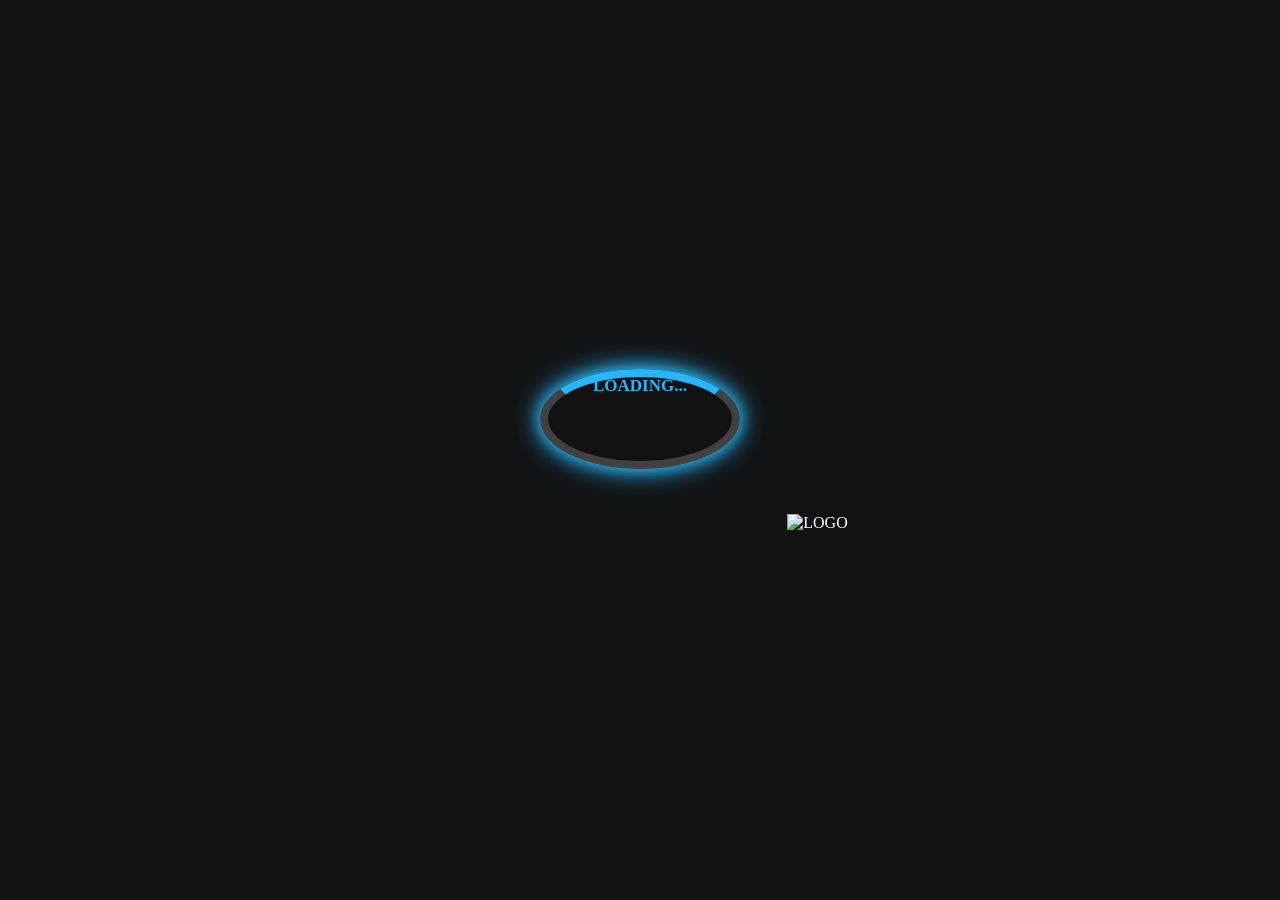
==== index.html @ 204bf5c3 "Initial commit - MiniFlix movie streaming frontend" ====
<!DOCTYPE html>
<html lang="en">

<head>
  <meta charset="UTF-8">
  <meta name="viewport" content="width=device-width, initial-scale=1.0">
  <link rel="icon" href="fav.png" type="image/x-icon">
  <title>MiniFlix - Watch Movies, Webseries, Anime Online Free</title>
  <style>
    * {
      margin: 0;
      padding: 0;
      box-sizing: border-box;
    }

    body,
    html {
      height: 100%;
      display: flex;
      justify-content: center;
      align-items: center;
      overflow: hidden;
      background: #121212;
      color: white;
    }

    .loader-overlay {
      position: fixed;
      top: 0;
      left: 0;
      width: 100%;
      height: 100%;
      display: flex;
      flex-direction: column;
      justify-content: center;
      align-items: center;
      background: #121212;
      z-index: 9999;
      transition: opacity 1.4s ease, visibility 1.4s ease;
      opacity: 1;
      visibility: visible;
    }

    .loader {
      width: 200px;
      height: 100px;
      border: 8px solid rgba(255, 255, 255, 0.2);
      border-top: 8px solid #29b6f6;
      border-radius: 50%;
      animation: spin 1s linear infinite;
      box-shadow: 0 0 15px #29b6f6, 0 0 30px #29b6f6;
    }

    @keyframes spin {
      0% {
        transform: rotate(0deg);
      }

      100% {
        transform: rotate(360deg);
      }
    }

    .loader-overlay.fade-out {
      opacity: 0;
      visibility: hidden;
    }

    h3 {
      position: absolute;
      bottom: 56%;
      color: #29b6f6;
      font-size: 17px;
      animation: flashy 1s ease-in-out infinite alternate, blink 1s step-end infinite;
    }

    .logo {
      margin-top: 20px;
      margin-left: 355px;
      padding-top: 25px;
    }

    @keyframes flashy {
      0% {
        text-shadow: 0 0 5px #29b6f6;
      }

      100% {
        text-shadow: 0 0 20px #29b6f6, 0 0 30px #29b6f6, 0 0 40px #29b6f6;
      }
    }

    @keyframes blink {

      0%,
      20% {
        content: "LOADING.";
      }

      40% {
        content: "LOADING..";
      }

      60% {
        content: "LOADING...";
      }

      80%,
      100% {
        content: "LOADING.";
      }
    }
  </style>
</head>

<body>
  <div class="loader-overlay" id="loaderOverlay">
    <div class="loader"></div>
    <h3 id="loadingText">LOADING.</h3>
    <div class="logo">
      <img src="MINIFLIX-LOGO.png" alt="LOGO" width="30%">
    </div>
  </div>

  <script>
    window.addEventListener("load", () => {
      const loaderOverlay = document.getElementById("loaderOverlay");

      setTimeout(() => {
        loaderOverlay.classList.add("fade-out");
      }, 4000);

      setTimeout(() => {
        window.location.href = "MiniFlix.html";
      }, 5400);
    });

    const loadingText = document.getElementById('loadingText');
    let dotCount = 1;
    setInterval(() => {
      dotCount = (dotCount % 3) + 1;
      loadingText.textContent = 'LOADING' + '.'.repeat(dotCount);
    }, 500);
  </script>
</body>

</html>
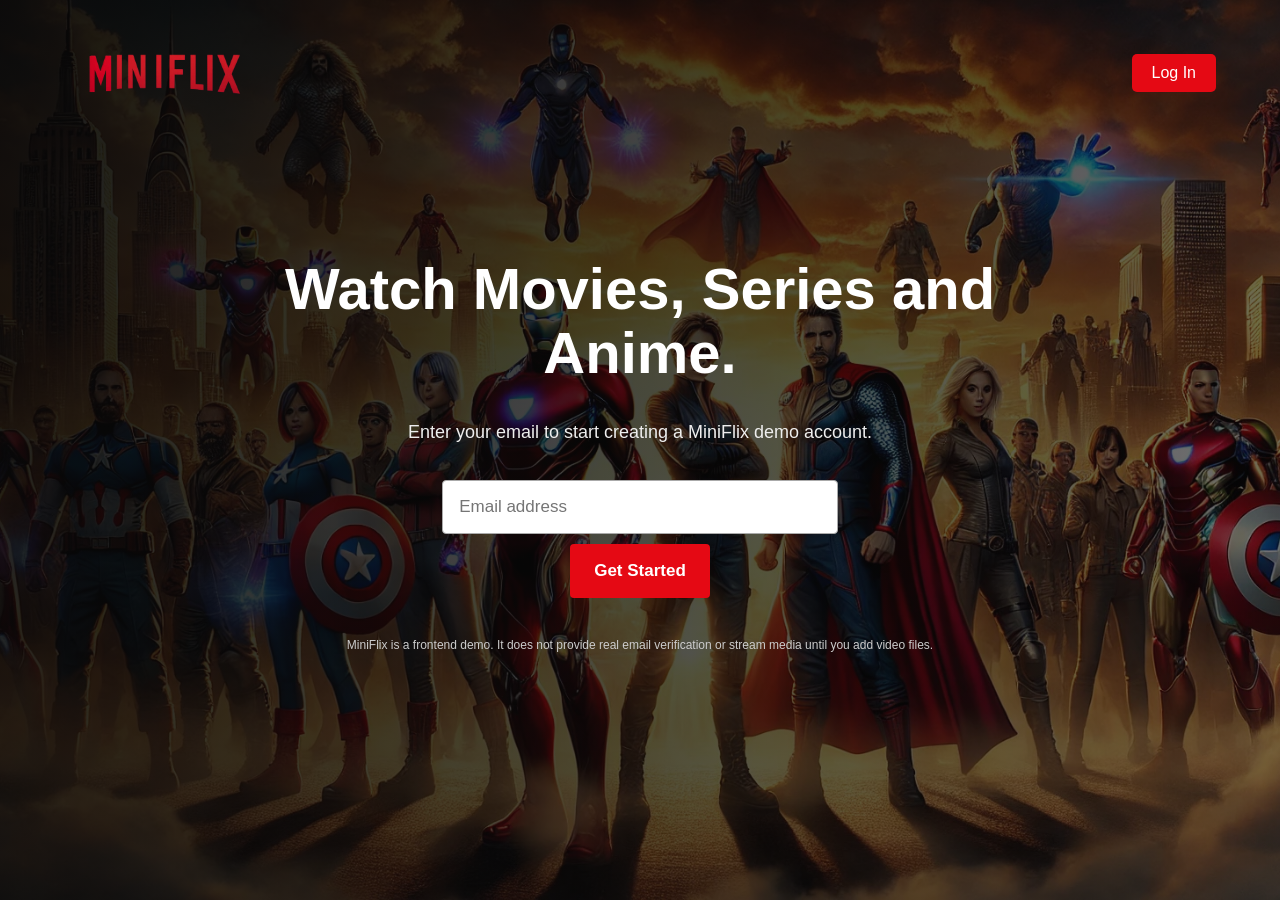
==== commit aaf47585: "Repair MiniFlix demo auth, catalogue and player paths" ====
--- a/index.html
+++ b/index.html
@@ -1,147 +1,16 @@
 <!DOCTYPE html>
 <html lang="en">
-
 <head>
-  <meta charset="UTF-8">
-  <meta name="viewport" content="width=device-width, initial-scale=1.0">
-  <link rel="icon" href="fav.png" type="image/x-icon">
-  <title>MiniFlix - Watch Movies, Webseries, Anime Online Free</title>
+  <meta charset="UTF-8"><meta name="viewport" content="width=device-width, initial-scale=1.0">
+  <meta name="description" content="MiniFlix movie catalogue demo.">
+  <link rel="icon" href="assets/images/fav.png" type="image/png"><title>MiniFlix</title>
   <style>
-    * {
-      margin: 0;
-      padding: 0;
-      box-sizing: border-box;
-    }
-
-    body,
-    html {
-      height: 100%;
-      display: flex;
-      justify-content: center;
-      align-items: center;
-      overflow: hidden;
-      background: #121212;
-      color: white;
-    }
-
-    .loader-overlay {
-      position: fixed;
-      top: 0;
-      left: 0;
-      width: 100%;
-      height: 100%;
-      display: flex;
-      flex-direction: column;
-      justify-content: center;
-      align-items: center;
-      background: #121212;
-      z-index: 9999;
-      transition: opacity 1.4s ease, visibility 1.4s ease;
-      opacity: 1;
-      visibility: visible;
-    }
-
-    .loader {
-      width: 200px;
-      height: 100px;
-      border: 8px solid rgba(255, 255, 255, 0.2);
-      border-top: 8px solid #29b6f6;
-      border-radius: 50%;
-      animation: spin 1s linear infinite;
-      box-shadow: 0 0 15px #29b6f6, 0 0 30px #29b6f6;
-    }
-
-    @keyframes spin {
-      0% {
-        transform: rotate(0deg);
-      }
-
-      100% {
-        transform: rotate(360deg);
-      }
-    }
-
-    .loader-overlay.fade-out {
-      opacity: 0;
-      visibility: hidden;
-    }
-
-    h3 {
-      position: absolute;
-      bottom: 56%;
-      color: #29b6f6;
-      font-size: 17px;
-      animation: flashy 1s ease-in-out infinite alternate, blink 1s step-end infinite;
-    }
-
-    .logo {
-      margin-top: 20px;
-      margin-left: 355px;
-      padding-top: 25px;
-    }
-
-    @keyframes flashy {
-      0% {
-        text-shadow: 0 0 5px #29b6f6;
-      }
-
-      100% {
-        text-shadow: 0 0 20px #29b6f6, 0 0 30px #29b6f6, 0 0 40px #29b6f6;
-      }
-    }
-
-    @keyframes blink {
-
-      0%,
-      20% {
-        content: "LOADING.";
-      }
-
-      40% {
-        content: "LOADING..";
-      }
-
-      60% {
-        content: "LOADING...";
-      }
-
-      80%,
-      100% {
-        content: "LOADING.";
-      }
-    }
+    *{box-sizing:border-box}body{min-height:100vh;margin:0;display:grid;place-items:center;background:#101010;color:#fff;font-family:Arial,sans-serif}
+    .loader-wrap{text-align:center}.loader{width:66px;height:66px;margin:0 auto 20px;border:6px solid #555;border-top-color:#e50914;border-radius:50%;animation:spin .8s linear infinite}
+    img{width:150px;max-width:45vw;object-fit:contain}@keyframes spin{to{transform:rotate(360deg)}}
+    @media(prefers-reduced-motion:reduce){.loader{animation:none}}
   </style>
+  <script>window.addEventListener("DOMContentLoaded",()=>{window.setTimeout(()=>window.location.replace("MiniFlix.html"),900);});</script>
 </head>
-
-<body>
-  <div class="loader-overlay" id="loaderOverlay">
-    <div class="loader"></div>
-    <h3 id="loadingText">LOADING.</h3>
-    <div class="logo">
-      <img src="MINIFLIX-LOGO.png" alt="LOGO" width="30%">
-    </div>
-  </div>
-
-  <script>
-    window.addEventListener("load", () => {
-      const loaderOverlay = document.getElementById("loaderOverlay");
-
-      setTimeout(() => {
-        loaderOverlay.classList.add("fade-out");
-      }, 4000);
-
-      setTimeout(() => {
-        window.location.href = "MiniFlix.html";
-      }, 5400);
-    });
-
-    const loadingText = document.getElementById('loadingText');
-    let dotCount = 1;
-    setInterval(() => {
-      dotCount = (dotCount % 3) + 1;
-      loadingText.textContent = 'LOADING' + '.'.repeat(dotCount);
-    }, 500);
-  </script>
-</body>
-
-</html>+<body><div class="loader-wrap"><div class="loader" aria-hidden="true"></div><img src="assets/images/MINIFLIX-LOGO.png" alt="MiniFlix"><p>Loading MiniFlix…</p></div></body>
+</html>
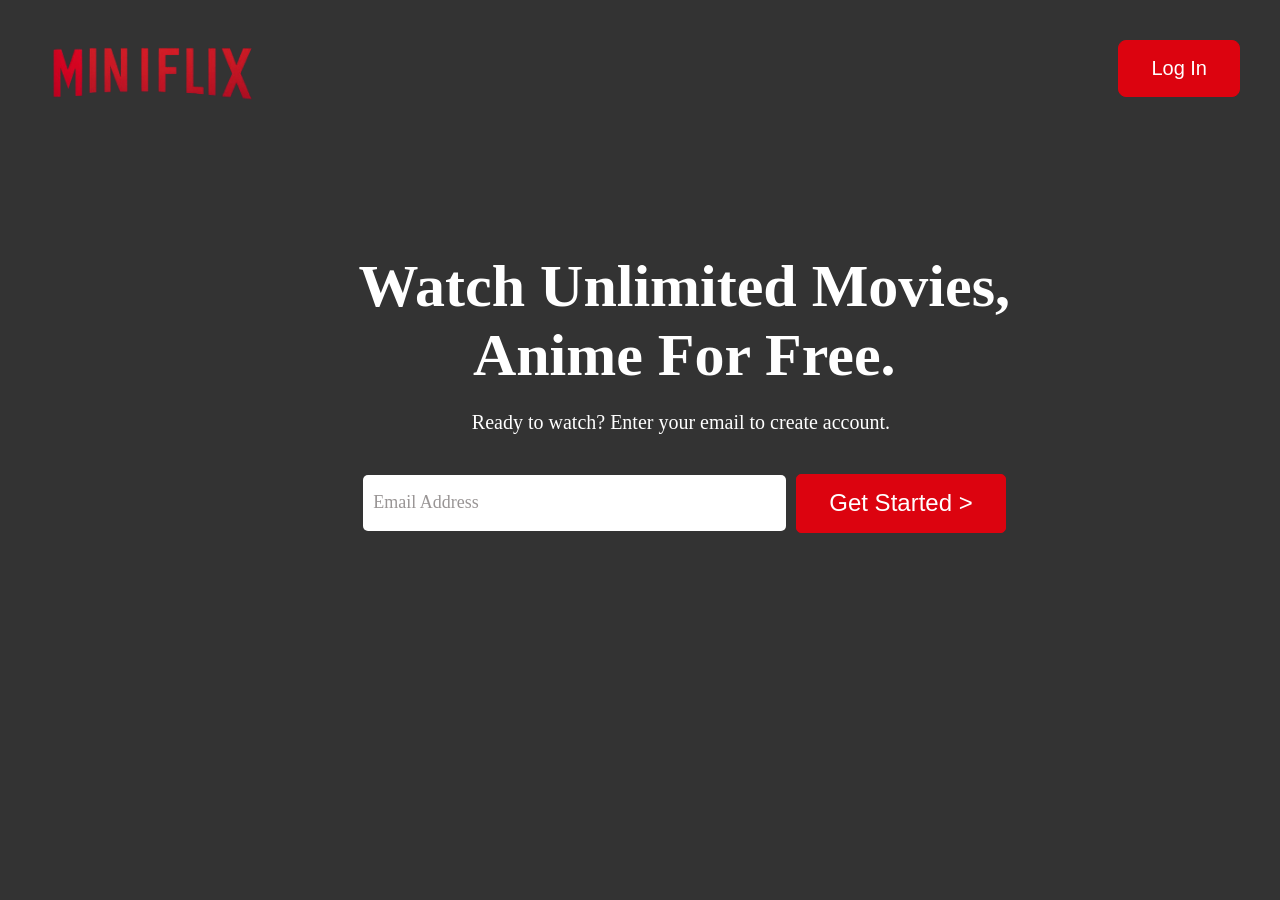
==== commit 000901bd: "Fix loading page logo and favicon paths" ====
--- a/index.html
+++ b/index.html
@@ -3,7 +3,7 @@
 <head>
   <meta charset="UTF-8"><meta name="viewport" content="width=device-width, initial-scale=1.0">
   <meta name="description" content="MiniFlix movie catalogue demo.">
-  <link rel="icon" href="assets/images/fav.png" type="image/png"><title>MiniFlix</title>
+  <link rel="icon" href="/assets/images/fav.png" type="image/png"><title>MiniFlix</title>
   <style>
     *{box-sizing:border-box}body{min-height:100vh;margin:0;display:grid;place-items:center;background:#101010;color:#fff;font-family:Arial,sans-serif}
     .loader-wrap{text-align:center}.loader{width:66px;height:66px;margin:0 auto 20px;border:6px solid #555;border-top-color:#e50914;border-radius:50%;animation:spin .8s linear infinite}
@@ -12,5 +12,5 @@
   </style>
   <script>window.addEventListener("DOMContentLoaded",()=>{window.setTimeout(()=>window.location.replace("MiniFlix.html"),900);});</script>
 </head>
-<body><div class="loader-wrap"><div class="loader" aria-hidden="true"></div><img src="assets/images/MINIFLIX-LOGO.png" alt="MiniFlix"><p>Loading MiniFlix…</p></div></body>
+<body><div class="loader-wrap"><div class="loader" aria-hidden="true"></div><img src="/assets/images/MINIFLIX-LOGO.png" alt="MiniFlix"><p>Loading MiniFlix…</p></div></body>
 </html>
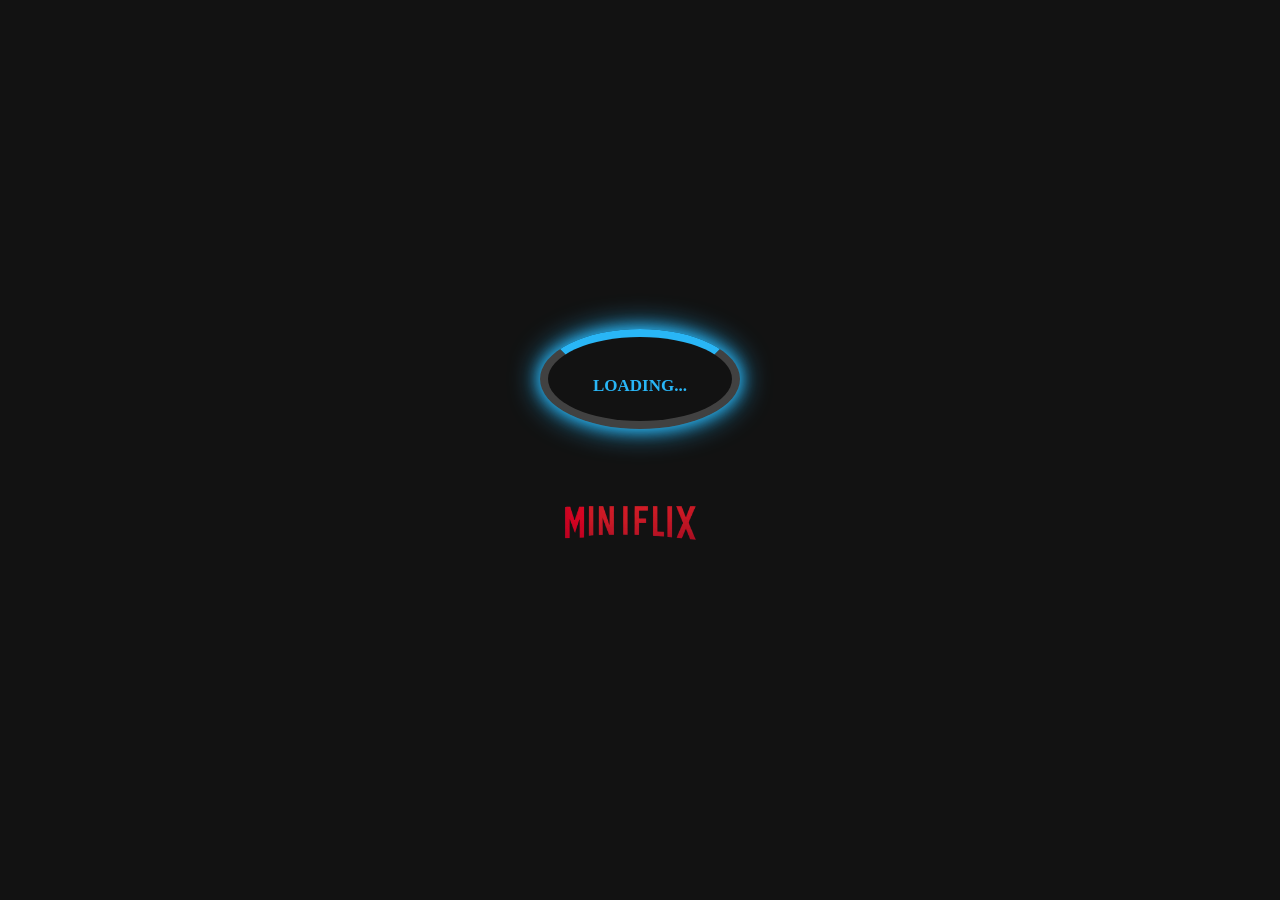
==== commit 59c22766: "Restore original MiniFlix loading screen design" ====
--- a/index.html
+++ b/index.html
@@ -1,16 +1,147 @@
 <!DOCTYPE html>
 <html lang="en">
+
 <head>
-  <meta charset="UTF-8"><meta name="viewport" content="width=device-width, initial-scale=1.0">
-  <meta name="description" content="MiniFlix movie catalogue demo.">
-  <link rel="icon" href="/assets/images/fav.png" type="image/png"><title>MiniFlix</title>
+  <meta charset="UTF-8">
+  <meta name="viewport" content="width=device-width, initial-scale=1.0">
+  <link rel="icon" href="/assets/images/fav.png" type="image/x-icon">
+  <title>MiniFlix - Watch Movies, Webseries, Anime Online Free</title>
   <style>
-    *{box-sizing:border-box}body{min-height:100vh;margin:0;display:grid;place-items:center;background:#101010;color:#fff;font-family:Arial,sans-serif}
-    .loader-wrap{text-align:center}.loader{width:66px;height:66px;margin:0 auto 20px;border:6px solid #555;border-top-color:#e50914;border-radius:50%;animation:spin .8s linear infinite}
-    img{width:150px;max-width:45vw;object-fit:contain}@keyframes spin{to{transform:rotate(360deg)}}
-    @media(prefers-reduced-motion:reduce){.loader{animation:none}}
+    * {
+      margin: 0;
+      padding: 0;
+      box-sizing: border-box;
+    }
+
+    body,
+    html {
+      height: 100%;
+      display: flex;
+      justify-content: center;
+      align-items: center;
+      overflow: hidden;
+      background: #121212;
+      color: white;
+    }
+
+    .loader-overlay {
+      position: fixed;
+      top: 0;
+      left: 0;
+      width: 100%;
+      height: 100%;
+      display: flex;
+      flex-direction: column;
+      justify-content: center;
+      align-items: center;
+      background: #121212;
+      z-index: 9999;
+      transition: opacity 1.4s ease, visibility 1.4s ease;
+      opacity: 1;
+      visibility: visible;
+    }
+
+    .loader {
+      width: 200px;
+      height: 100px;
+      border: 8px solid rgba(255, 255, 255, 0.2);
+      border-top: 8px solid #29b6f6;
+      border-radius: 50%;
+      animation: spin 1s linear infinite;
+      box-shadow: 0 0 15px #29b6f6, 0 0 30px #29b6f6;
+    }
+
+    @keyframes spin {
+      0% {
+        transform: rotate(0deg);
+      }
+
+      100% {
+        transform: rotate(360deg);
+      }
+    }
+
+    .loader-overlay.fade-out {
+      opacity: 0;
+      visibility: hidden;
+    }
+
+    h3 {
+      position: absolute;
+      bottom: 56%;
+      color: #29b6f6;
+      font-size: 17px;
+      animation: flashy 1s ease-in-out infinite alternate, blink 1s step-end infinite;
+    }
+
+    .logo {
+      margin-top: 20px;
+      margin-left: 355px;
+      padding-top: 25px;
+    }
+
+    @keyframes flashy {
+      0% {
+        text-shadow: 0 0 5px #29b6f6;
+      }
+
+      100% {
+        text-shadow: 0 0 20px #29b6f6, 0 0 30px #29b6f6, 0 0 40px #29b6f6;
+      }
+    }
+
+    @keyframes blink {
+
+      0%,
+      20% {
+        content: "LOADING.";
+      }
+
+      40% {
+        content: "LOADING..";
+      }
+
+      60% {
+        content: "LOADING...";
+      }
+
+      80%,
+      100% {
+        content: "LOADING.";
+      }
+    }
   </style>
-  <script>window.addEventListener("DOMContentLoaded",()=>{window.setTimeout(()=>window.location.replace("MiniFlix.html"),900);});</script>
 </head>
-<body><div class="loader-wrap"><div class="loader" aria-hidden="true"></div><img src="/assets/images/MINIFLIX-LOGO.png" alt="MiniFlix"><p>Loading MiniFlix…</p></div></body>
-</html>
+
+<body>
+  <div class="loader-overlay" id="loaderOverlay">
+    <div class="loader"></div>
+    <h3 id="loadingText">LOADING.</h3>
+    <div class="logo">
+      <img src="/assets/images/MINIFLIX-LOGO.png" alt="LOGO" width="30%">
+    </div>
+  </div>
+
+  <script>
+    window.addEventListener("load", () => {
+      const loaderOverlay = document.getElementById("loaderOverlay");
+
+      setTimeout(() => {
+        loaderOverlay.classList.add("fade-out");
+      }, 4000);
+
+      setTimeout(() => {
+        window.location.href = "MiniFlix.html";
+      }, 5400);
+    });
+
+    const loadingText = document.getElementById('loadingText');
+    let dotCount = 1;
+    setInterval(() => {
+      dotCount = (dotCount % 3) + 1;
+      loadingText.textContent = 'LOADING' + '.'.repeat(dotCount);
+    }, 500);
+  </script>
+</body>
+
+</html>
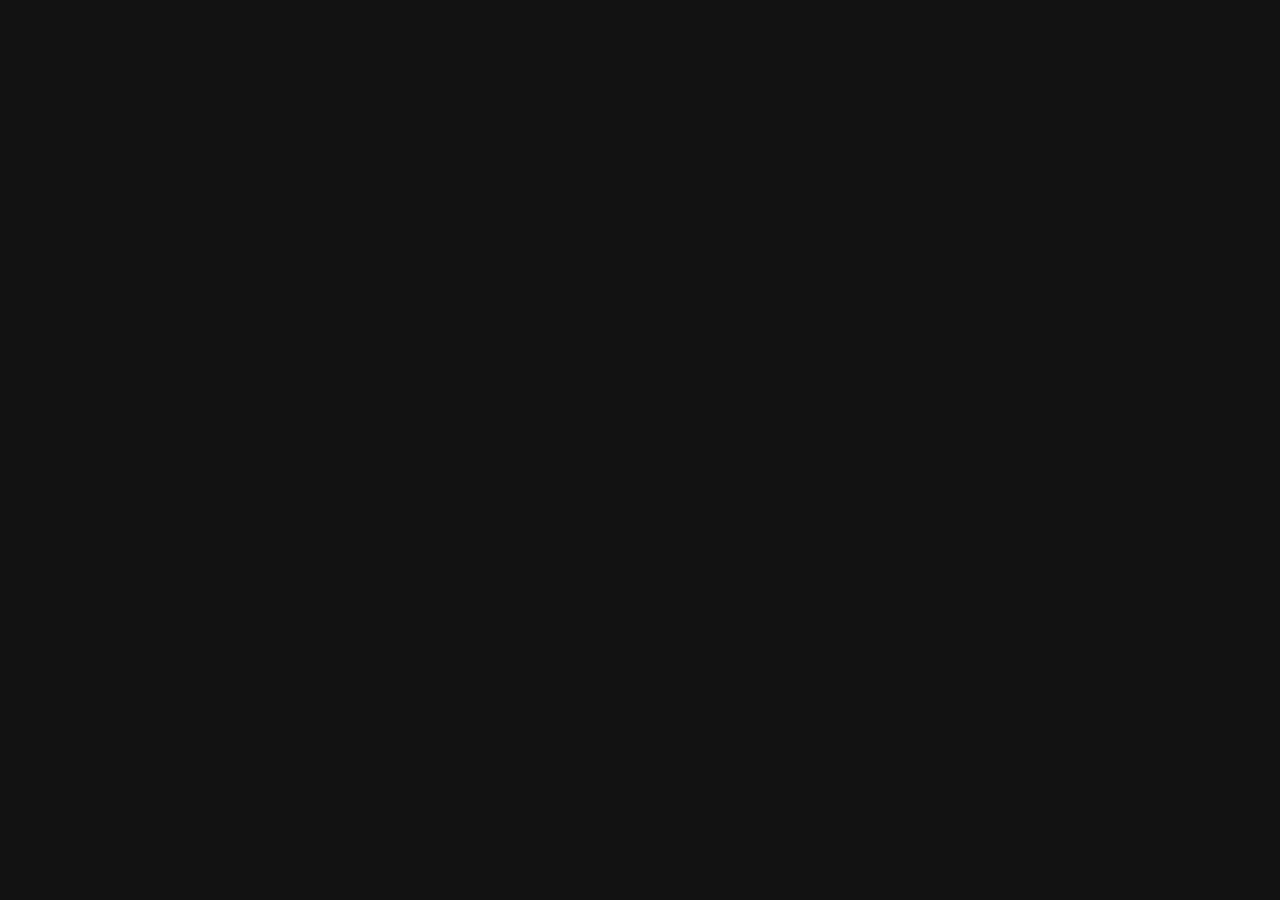
==== commit d29bc08c: "Make loading screen wait for network resource loading" ====
--- a/index.html
+++ b/index.html
@@ -126,14 +126,18 @@
     window.addEventListener("load", () => {
       const loaderOverlay = document.getElementById("loaderOverlay");
 
+      // The load event fires only after this page's required resources
+      // (including the logo) have finished loading on the visitor's network.
+      // A tiny pause keeps the animation perceptible on very fast connections.
       setTimeout(() => {
         loaderOverlay.classList.add("fade-out");
-      }, 4000);
 
-      setTimeout(() => {
-        window.location.href = "MiniFlix.html";
-      }, 5400);
-    });
+        // Wait for the existing CSS fade transition to finish before redirecting.
+        setTimeout(() => {
+          window.location.replace("MiniFlix.html");
+        }, 1400);
+      }, 250);
+    }, { once: true });
 
     const loadingText = document.getElementById('loadingText');
     let dotCount = 1;
